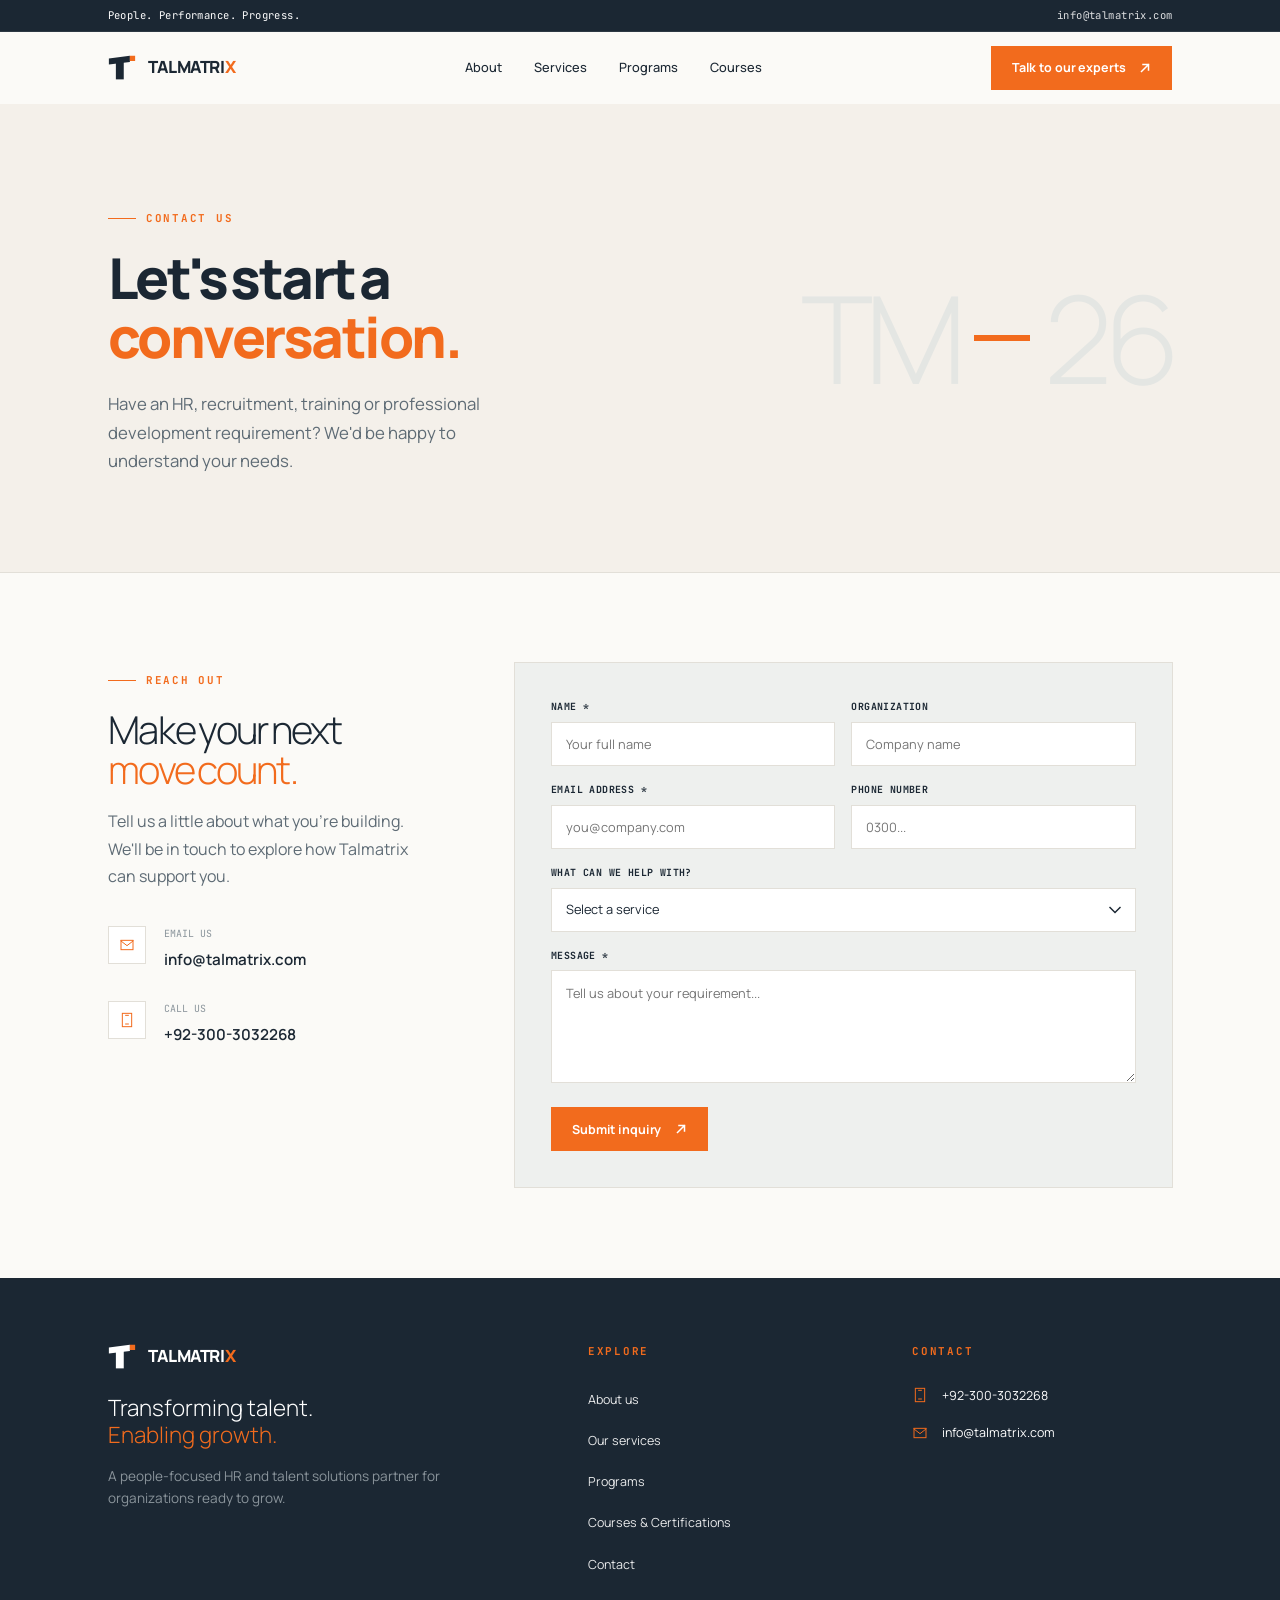
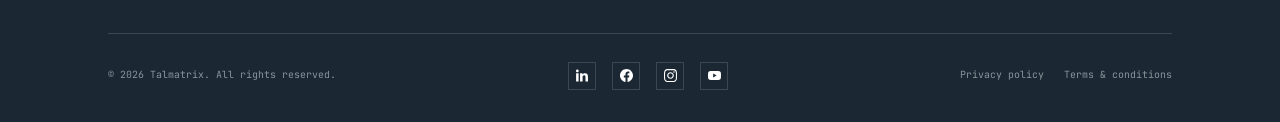
==== contact.html @ 13ec056b "feat: initialize project structure with HTML, CSS, and JavaScript components for TalMatrix website" ====
<!DOCTYPE html>
<html lang="en">
<head>
  <meta charset="UTF-8">
  <meta name="viewport" content="width=device-width, initial-scale=1.0">
  <title>Contact Us | TALMATRIX - Let's Start a Conversation</title>
  <meta name="description" content="Reach out to Talmatrix for recruitment, HR consulting, payroll outsourcing, or specialized training solutions.">
  <meta name="theme-color" content="#1B2733">

  <meta property="og:type" content="website">
  <meta property="og:title" content="Contact TALMATRIX | Let's Start a Conversation">
  <meta property="og:description" content="Have an HR, recruitment, training or professional development requirement? We'd be happy to understand your needs.">
  <meta property="og:image" content="assets/hero-team.jpg">

  <link rel="icon" type="image/svg+xml" href="data:image/svg+xml,%3Csvg xmlns='http://www.w3.org/2000/svg' viewBox='0 0 32 32'%3E%3Cpolygon points='1,5 25,2 25,9 1,12' fill='%231B2733'/%3E%3Crect x='9' y='8' width='9' height='21' fill='%231B2733'/%3E%3Crect x='25' y='2' width='6' height='6' fill='%23F26B1D'/%3E%3C/svg%3E">
  <link rel="stylesheet" href="css/styles.css">
</head>
<body>

  <!-- Shared Top Bar Placeholder -->
  <div id="site-top"></div>

  <!-- Shared Header Placeholder -->
  <header id="site-header"></header>

  <main id="main-content">
    <!-- INNER-PAGE HERO -->
    <section class="inner-hero">
      <div class="container inner-hero__inner">
        <div class="inner-hero__content reveal">
          <span class="eyebrow">CONTACT US</span>
          <h1 class="inner-hero__title">
            <span class="title-navy">Let's start a</span>
            <span class="title-orange">conversation.</span>
          </h1>
          <p class="inner-hero__desc">
            Have an HR, recruitment, training or professional development requirement? We'd be happy to understand your needs.
          </p>
        </div>
        <div class="inner-hero__watermark" aria-hidden="true">
          <span>TM</span><span class="inner-hero__bar"></span><span>26</span>
        </div>
      </div>
    </section>

    <!-- CONTACT SECTION (Cream band with 2-column layout) -->
    <section class="section band-cream">
      <div class="container">
        <div class="contact-grid">
          <!-- Left Column: Information -->
          <div class="reveal">
            <span class="eyebrow">REACH OUT</span>
            <h2>
              <span class="title-navy">Make your next</span>
              <span class="title-orange">move count.</span>
            </h2>
            <p style="margin-top: 18px; max-width: 48ch;">
              Tell us a little about what you're building. We'll be in touch to explore how Talmatrix can support you.
            </p>

            <div class="contact-info-list">
              <div class="contact-info-item">
                <div class="contact-info-icon">
                  <svg viewBox="0 0 24 24" fill="none" xmlns="http://www.w3.org/2000/svg" aria-hidden="true">
                    <rect x="3" y="5" width="18" height="14" stroke="#F26B1D" stroke-width="1.5"/>
                    <polyline points="3,6 12,13 21,6" stroke="#F26B1D" stroke-width="1.5" stroke-linecap="square"/>
                  </svg>
                </div>
                <div class="contact-info-details">
                  <span class="contact-info-label">Email us</span>
                  <a href="mailto:info@talmatrix.com" class="contact-info-val">info@talmatrix.com</a>
                </div>
              </div>

              <div class="contact-info-item">
                <div class="contact-info-icon">
                  <svg viewBox="0 0 24 24" fill="none" xmlns="http://www.w3.org/2000/svg" aria-hidden="true">
                    <rect x="5" y="2" width="14" height="20" stroke="#F26B1D" stroke-width="1.5"/>
                    <line x1="10" y1="18" x2="14" y2="18" stroke="#F26B1D" stroke-width="1.5" stroke-linecap="square"/>
                    <line x1="10" y1="5" x2="14" y2="5" stroke="#F26B1D" stroke-width="1.5" stroke-linecap="square"/>
                  </svg>
                </div>
                <div class="contact-info-details">
                  <span class="contact-info-label">Call us</span>
                  <a href="tel:+923003032268" class="contact-info-val">+92-300-3032268</a>
                </div>
              </div>
            </div>
          </div>

          <!-- Right Column: Interactive Form Panel -->
          <div class="reveal">
            <div class="form-panel">
              <form id="contact-form" novalidate>
                <div class="form-grid">
                  <!-- Name -->
                  <div class="form-group">
                    <label for="form-name" class="form-label">Name *</label>
                    <input type="text" id="form-name" name="name" class="form-input" placeholder="Your full name" required>
                    <span class="form-error">Please enter your name</span>
                  </div>

                  <!-- Organization -->
                  <div class="form-group">
                    <label for="form-organization" class="form-label">Organization</label>
                    <input type="text" id="form-organization" name="organization" class="form-input" placeholder="Company name">
                  </div>

                  <!-- Email -->
                  <div class="form-group">
                    <label for="form-email" class="form-label">Email address *</label>
                    <input type="email" id="form-email" name="email" class="form-input" placeholder="you@company.com" required>
                    <span class="form-error">Please provide a valid email address</span>
                  </div>

                  <!-- Phone -->
                  <div class="form-group">
                    <label for="form-phone" class="form-label">Phone number</label>
                    <input type="tel" id="form-phone" name="phone" class="form-input" placeholder="0300...">
                  </div>

                  <!-- Service Select (Full width) -->
                  <div class="form-group form-group--full">
                    <label for="form-service" class="form-label">What can we help with?</label>
                    <select id="form-service" name="service" class="form-select">
                      <!-- Populated dynamically from data.js -->
                    </select>
                  </div>

                  <!-- Message (Full width) -->
                  <div class="form-group form-group--full">
                    <label for="form-message" class="form-label">Message *</label>
                    <textarea id="form-message" name="message" class="form-textarea" rows="4" placeholder="Tell us about your requirement..." required></textarea>
                    <span class="form-error">Please enter a message (min. 10 characters)</span>
                  </div>

                  <!-- Submit Button -->
                  <div class="form-group form-group--full" style="margin-top: 8px;">
                    <button type="submit" id="form-submit-btn" class="btn btn-primary" style="width: auto; align-self: flex-start;">
                      Submit inquiry
                      <svg class="btn-arrow" viewBox="0 0 12 12" fill="none" xmlns="http://www.w3.org/2000/svg" aria-hidden="true">
                        <path d="M2.5 9.5L9.5 2.5M9.5 2.5H4M9.5 2.5V8" stroke="currentColor" stroke-width="1.5" stroke-linecap="square"/>
                      </svg>
                    </button>
                  </div>
                </div>
              </form>
            </div>
          </div>
        </div>
      </div>
    </section>
  </main>

  <!-- Shared CTA Band Placeholder (Hidden on contact.html by main.js) -->
  <div id="site-cta"></div>

  <!-- Shared Footer Placeholder -->
  <footer id="site-footer"></footer>

  <!-- Scripts -->
  <script src="js/data.js"></script>
  <script src="js/main.js"></script>
</body>
</html>
---- css/styles.css ----
@import url('https://fonts.googleapis.com/css2?family=JetBrains+Mono:wght@400;500;700&family=Manrope:wght@300;400;500;600;700;800&display=swap');

/* ==========================================================================
   TALMATRIX DESIGN TOKENS & RESET
   ========================================================================== */
:root {
  --navy: #1B2733;
  --orange: #F26B1D;
  --orange-d: #D95A12;
  --cream: #FBFAF7;   /* default page + card background */
  --beige: #F4F0EA;   /* hero band on every page */
  --sage: #EEF0EE;    /* alternate section band, form panel */
  --peach: #F2E3D6;   /* CTA band */
  --line: #E2DFD8;
  --muted: #5E6B75;
  --muted-2: #8A949B;
  --watermark: #E4E6E3;

  /* Font Families */
  --font-sans: 'Manrope', -apple-system, BlinkMacSystemFont, 'Segoe UI', Roboto, sans-serif;
  --font-mono: 'JetBrains Mono', monospace;

  /* Layout Spacing */
  --gutter: clamp(20px, 8.4vw, 162px);
  --section-pad-y: clamp(64px, 7vw, 104px);
  --ease: cubic-bezier(0.16, 1, 0.3, 1);
}

/* Hard Reset & Square Corners Enforcement */
*, *::before, *::after {
  box-sizing: border-box;
  margin: 0;
  padding: 0;
  border-radius: 0 !important; /* Strict square corners everywhere */
}

html {
  font-size: 16px;
  scroll-behavior: smooth;
  text-size-adjust: 100%;
}

body {
  font-family: var(--font-sans);
  font-size: 1rem;
  line-height: 1.7;
  color: var(--muted);
  background-color: var(--cream);
  -webkit-font-smoothing: antialiased;
  -moz-osx-font-smoothing: grayscale;
  overflow-x: hidden;
  display: flex;
  flex-direction: column;
  min-height: 100vh;
}

/* Links & Media */
a {
  color: inherit;
  text-decoration: none;
  transition: color 250ms ease, border-color 250ms ease, background-color 250ms ease;
}

img, svg {
  display: block;
  max-width: 100%;
}

button, input, select, textarea {
  font: inherit;
  color: inherit;
}

/* Accessibility Focus Ring */
:focus-visible {
  outline: 2px solid var(--orange);
  outline-offset: 2px;
}

/* ==========================================================================
   TYPOGRAPHY
   ========================================================================== */
.font-mono {
  font-family: var(--font-mono);
  font-feature-settings: "zero" 1;
}

/* Slashed Zero for numbers */
.num-zero {
  font-family: var(--font-mono);
  font-feature-settings: "zero" 1;
}

/* Eyebrows */
.eyebrow {
  display: inline-flex;
  align-items: center;
  gap: 10px;
  font-family: var(--font-mono);
  font-size: 0.68rem;
  font-weight: 700;
  letter-spacing: 0.16em;
  text-transform: uppercase;
  color: var(--orange);
  margin-bottom: 1.25rem;
}

.eyebrow::before {
  content: "";
  display: inline-block;
  width: 28px;
  height: 1px;
  background-color: var(--orange);
  flex-shrink: 0;
}

/* Dark mode eyebrow modifier */
.eyebrow--light {
  color: var(--orange);
}
.eyebrow--light::before {
  background-color: var(--orange);
}

/* Big Headings: Tight tracking, line-height 1.05 */
h1, .h1 {
  font-family: var(--font-sans);
  font-weight: 800;
  font-size: clamp(2.75rem, 4.4vw, 4.5rem);
  line-height: 1.05;
  letter-spacing: -0.045em;
  word-spacing: -0.08em;
  color: var(--navy);
}

h2, .h2 {
  font-family: var(--font-sans);
  font-weight: 300;
  font-size: clamp(2rem, 3vw, 3.25rem);
  line-height: 1.05;
  letter-spacing: -0.045em;
  word-spacing: -0.08em;
  color: var(--navy);
}

h3, .h3 {
  font-family: var(--font-sans);
  font-weight: 400;
  font-size: 1.2rem;
  line-height: 1.25;
  letter-spacing: -0.02em;
  color: var(--navy);
}

.title-orange {
  color: var(--orange);
  display: block;
}

.title-navy {
  color: var(--navy);
  display: block;
}

.title-white {
  color: #FFFFFF;
  display: block;
}

.title-white-muted {
  color: rgba(255, 255, 255, 0.55);
  display: block;
}

/* ==========================================================================
   LAYOUT & CONTAINERS
   ========================================================================== */
.container {
  width: 100%;
  padding-left: var(--gutter);
  padding-right: var(--gutter);
}

.section {
  width: 100%;
  padding-top: var(--section-pad-y);
  padding-bottom: var(--section-pad-y);
  position: relative;
}

.band-cream {
  background-color: var(--cream);
}

.band-beige {
  background-color: var(--beige);
}

.band-sage {
  background-color: var(--sage);
}

.band-navy {
  background-color: var(--navy);
  color: #FFFFFF;
}

.band-peach {
  background-color: var(--peach);
}

/* Two-column Section Header */
.section-header {
  display: flex;
  justify-content: space-between;
  align-items: flex-end;
  gap: 2rem;
  margin-bottom: clamp(2.5rem, 4vw, 4rem);
}

.section-header__left {
  flex: 1;
}

.section-header__blurb {
  max-width: 340px;
  font-family: var(--font-sans);
  color: #5E7A80;
  font-size: 0.72rem;
  line-height: 1.5;
  text-align: right;
  margin-bottom: 0.25rem;
}

/* ==========================================================================
   BUTTONS
   ========================================================================== */
.btn {
  display: inline-flex;
  align-items: center;
  justify-content: center;
  gap: 14px;
  height: 44px;
  padding: 0 20px;
  font-family: var(--font-sans);
  font-weight: 700;
  font-size: 0.78rem;
  letter-spacing: -0.01em;
  cursor: pointer;
  border: 1px solid transparent;
  transition: all 250ms ease;
  white-space: nowrap;
  background-color: transparent;
}

.btn .btn-arrow {
  width: 12px;
  height: 12px;
  stroke-width: 1.5px;
  stroke: currentColor;
  fill: none;
  stroke-linecap: square;
  stroke-linejoin: miter;
  transition: transform 250ms ease;
  flex-shrink: 0;
}

.btn-primary {
  background-color: var(--orange);
  color: #FFFFFF;
  border-color: var(--orange);
}

.btn-primary:hover {
  background-color: var(--orange-d);
  border-color: var(--orange-d);
  color: #FFFFFF;
}

.btn-primary:hover .btn-arrow {
  transform: translate(3px, -3px);
}

.btn-outline {
  background-color: transparent;
  color: var(--navy);
  border-color: var(--navy);
}

.btn-outline:hover {
  background-color: var(--navy);
  color: #FFFFFF;
}

.btn-outline:hover .btn-arrow {
  transform: translate(3px, -3px);
}

.btn-outline-white {
  background-color: transparent;
  color: #FFFFFF;
  border-color: rgba(255, 255, 255, 0.3);
}

.btn-outline-white:hover {
  background-color: #FFFFFF;
  color: var(--navy);
  border-color: #FFFFFF;
}

/* ==========================================================================
   TOP BAR (Shared Component A)
   ========================================================================== */
.top-bar {
  background-color: var(--navy);
  height: 32px;
  color: #FFFFFF;
  font-family: var(--font-mono);
  font-size: 0.66rem;
  letter-spacing: 0.04em;
  display: flex;
  align-items: center;
  border-bottom: 1px solid rgba(255, 255, 255, 0.08);
}

.top-bar__inner {
  display: flex;
  justify-content: space-between;
  align-items: center;
  width: 100%;
}

.top-bar__email {
  color: #FFFFFF;
  opacity: 0.85;
}

.top-bar__email:hover {
  opacity: 1;
  color: var(--orange);
}

/* ==========================================================================
   HEADER & NAVIGATION (Shared Component B)
   ========================================================================== */
.site-header {
  background-color: var(--cream);
  height: 72px;
  position: sticky;
  top: 0;
  z-index: 1000;
  display: flex;
  align-items: center;
  transition: border-color 250ms ease, background-color 250ms ease;
  border-bottom: 1px solid transparent;
}

.site-header.is-scrolled {
  border-bottom-color: var(--line);
  background-color: rgba(251, 250, 247, 0.98);
  backdrop-filter: blur(8px);
}

.site-header__inner {
  display: flex;
  align-items: center;
  justify-content: space-between;
  width: 100%;
}

/* Logo */
.site-logo {
  display: flex;
  align-items: center;
  gap: 12px;
  text-decoration: none;
}

.site-logo__mark {
  width: 28px;
  height: 28px;
  flex-shrink: 0;
}

.site-logo__text {
  font-family: var(--font-sans);
  font-weight: 800;
  font-size: 1.05rem;
  letter-spacing: -0.02em;
  color: var(--navy);
  line-height: 1;
}

.site-logo__text .accent {
  color: var(--orange);
}

/* Desktop Navigation */
.site-nav {
  display: flex;
  align-items: center;
  gap: 32px;
}

.nav-link {
  font-family: var(--font-sans);
  font-size: 0.8rem;
  font-weight: 500;
  color: var(--navy);
  position: relative;
  padding: 6px 0;
}

.nav-link:hover {
  color: var(--orange);
}

.nav-link.is-active {
  color: var(--navy);
}

.nav-link.is-active::after {
  content: "";
  position: absolute;
  bottom: 0;
  left: 0;
  width: 100%;
  height: 2px;
  background-color: var(--orange);
}

/* Header Actions */
.header-actions {
  display: flex;
  align-items: center;
  gap: 20px;
}

/* Mobile Toggle Hamburger */
.mobile-toggle {
  display: none;
  background: transparent;
  border: 1px solid var(--line);
  padding: 8px 10px;
  cursor: pointer;
  flex-direction: column;
  gap: 5px;
  width: 44px;
  height: 44px;
  align-items: center;
  justify-content: center;
}

.mobile-toggle span {
  display: block;
  width: 22px;
  height: 2px;
  background-color: var(--navy);
  transition: transform 250ms ease, opacity 250ms ease;
}

.mobile-toggle[aria-expanded="true"] span:nth-child(1) {
  transform: translateY(7px) rotate(45deg);
}
.mobile-toggle[aria-expanded="true"] span:nth-child(2) {
  opacity: 0;
}
.mobile-toggle[aria-expanded="true"] span:nth-child(3) {
  transform: translateY(-7px) rotate(-45deg);
}

/* Mobile Drawer */
.mobile-drawer {
  display: none;
  position: fixed;
  top: 104px; /* 32px topbar + 72px header */
  left: 0;
  width: 100%;
  background-color: var(--cream);
  border-bottom: 1px solid var(--line);
  padding: 24px var(--gutter);
  box-shadow: 0 10px 30px rgba(0, 0, 0, 0.05);
  z-index: 999;
}

.mobile-drawer.is-open {
  display: block;
}

.mobile-drawer__links {
  display: flex;
  flex-direction: column;
  gap: 16px;
  margin-bottom: 24px;
}

.mobile-drawer__links .nav-link {
  font-size: 1.1rem;
  font-weight: 600;
}

/* ==========================================================================
   CTA BAND (Shared Component C)
   ========================================================================== */
.site-cta-band {
  background-color: var(--peach);
  padding: 72px 0;
}

.site-cta-band__inner {
  display: flex;
  justify-content: space-between;
  align-items: center;
  gap: 3rem;
}

.site-cta-band__content {
  flex: 1;
}

.site-cta-band__h2 {
  font-weight: 300;
  font-size: clamp(2.25rem, 3.5vw, 3.75rem);
  line-height: 1.05;
  letter-spacing: -0.045em;
  word-spacing: -0.08em;
}

/* ==========================================================================
   FOOTER (Shared Component D)
   ========================================================================== */
.site-footer {
  background-color: var(--navy);
  color: #FFFFFF;
  padding: 64px 0 32px;
  margin-top: auto;
}

.site-footer__grid {
  display: grid;
  grid-template-columns: 1.6fr 1fr 1fr;
  gap: clamp(32px, 5vw, 64px);
  margin-bottom: 56px;
}

/* Col 1 */
.footer-brand {
  max-width: 440px;
}

.footer-logo {
  display: flex;
  align-items: center;
  gap: 12px;
  margin-bottom: 24px;
}

.footer-logo__text {
  font-family: var(--font-sans);
  font-weight: 800;
  font-size: 1.05rem;
  letter-spacing: -0.02em;
  color: #FFFFFF;
}

.footer-logo__text .accent {
  color: var(--orange);
}

.footer-tagline {
  font-family: var(--font-sans);
  font-weight: 300;
  font-size: 1.4rem;
  line-height: 1.2;
  margin-bottom: 16px;
}

.footer-tagline .white {
  color: #FFFFFF;
}

.footer-tagline .orange {
  color: var(--orange);
}

.footer-desc {
  font-size: 0.85rem;
  line-height: 1.65;
  color: var(--muted-2);
}

/* Col 2 & 3 */
.footer-col-title {
  font-family: var(--font-mono);
  font-size: 0.68rem;
  font-weight: 700;
  letter-spacing: 0.16em;
  text-transform: uppercase;
  color: var(--orange);
  margin-bottom: 24px;
}

.footer-nav-list {
  list-style: none;
  display: flex;
  flex-direction: column;
  gap: 14px;
}

.footer-nav-list a {
  font-size: 0.78rem;
  color: #FFFFFF;
  opacity: 0.9;
}

.footer-nav-list a:hover {
  opacity: 1;
  color: var(--orange);
}

.footer-contact-list {
  list-style: none;
  display: flex;
  flex-direction: column;
  gap: 16px;
}

.footer-contact-row {
  display: flex;
  align-items: center;
  gap: 14px;
  font-size: 0.78rem;
  color: #FFFFFF;
}

.footer-contact-row svg {
  width: 16px;
  height: 16px;
  stroke: var(--orange);
  stroke-width: 1.5px;
  fill: none;
  stroke-linecap: square;
  flex-shrink: 0;
}

/* Footer Bottom Bar */
.footer-bottom {
  border-top: 1px solid rgba(255, 255, 255, 0.14);
  padding-top: 28px;
  display: flex;
  align-items: center;
  justify-content: space-between;
  font-family: var(--font-mono);
  font-size: 0.62rem;
  color: var(--muted-2);
  gap: 1.5rem;
}

.footer-socials {
  display: flex;
  align-items: center;
  gap: 16px;
}

.footer-social-link {
  width: 28px;
  height: 28px;
  display: flex;
  align-items: center;
  justify-content: center;
  border: 1px solid rgba(255, 255, 255, 0.15);
  color: #FFFFFF;
  transition: all 250ms ease;
}

.footer-social-link:hover {
  border-color: var(--orange);
  color: var(--orange);
  background-color: rgba(242, 107, 29, 0.08);
}

.footer-social-link svg {
  width: 13px;
  height: 13px;
  fill: currentColor;
}

.footer-legal {
  display: flex;
  gap: 20px;
}

.footer-legal a:hover {
  color: var(--orange);
}

/* ==========================================================================
   INNER-PAGE HERO (Shared Component E)
   ========================================================================== */
.inner-hero {
  background-color: var(--beige);
  padding: 96px 0;
  position: relative;
  overflow: hidden;
  border-bottom: 1px solid var(--line);
}

.inner-hero__inner {
  display: flex;
  align-items: center;
  justify-content: space-between;
  gap: 4rem;
}

.inner-hero__content {
  flex: 1;
  max-width: 720px;
}

.inner-hero__title {
  margin-bottom: 1.5rem;
}

.inner-hero__desc {
  max-width: 44ch;
  color: var(--muted);
  font-size: 1.05rem;
  line-height: 1.7;
}

.inner-hero__watermark {
  font-family: var(--font-sans);
  font-weight: 300;
  font-size: clamp(6.5rem, 9.5vw, 9.5rem);
  line-height: 1;
  letter-spacing: -0.06em;
  color: var(--watermark);
  user-select: none;
  pointer-events: none;
  display: flex;
  align-items: center;
  gap: 14px;
  white-space: nowrap;
}

.inner-hero__bar {
  display: inline-block;
  width: 56px;
  height: 6px;
  background-color: var(--orange);
}

/* ==========================================================================
   HOME PAGE: HERO (4.1)
   ========================================================================== */
.home-hero {
  background-color: var(--beige);
  min-height: 690px;
  min-height: calc(88vh - 104px);
  position: relative;
  overflow: hidden;
  display: flex;
  align-items: center;
  background-image: radial-gradient(circle at 95% 8%, rgba(242, 107, 29, 0.12), transparent 38%);
  padding-top: 60px;
  padding-bottom: 60px;
  border-bottom: 1px solid var(--line);
}

.home-hero__grid {
  display: grid;
  grid-template-columns: 1.25fr 1fr;
  gap: 6vw;
  align-items: center;
  width: 100%;
}

.home-hero__copy {
  display: flex;
  flex-direction: column;
}

.home-hero__h1 {
  margin-bottom: 1.5rem;
}

.home-hero__lead {
  max-width: 46ch;
  color: var(--muted);
  font-size: 1.05rem;
  line-height: 1.7;
  margin-bottom: 2.25rem;
}

.home-hero__ctas {
  display: flex;
  align-items: center;
  gap: 12px;
  flex-wrap: wrap;
}

.home-hero__stat-divider {
  margin-top: clamp(40px, 4.5vw, 64px);
  padding-top: 20px;
  border-top: 1px solid rgba(27, 39, 51, 0.2);
  display: flex;
  align-items: center;
  gap: 16px;
}

.home-hero__stat-num {
  font-family: var(--font-mono);
  font-size: 1.4rem;
  font-weight: 700;
  color: var(--orange);
  line-height: 1;
  font-feature-settings: "zero" 1;
}

.home-hero__stat-text {
  font-family: var(--font-mono);
  font-size: 0.62rem;
  line-height: 1.4;
  color: var(--muted);
}

/* Hero Photo Frame & Visual */
.hero-visual {
  position: relative;
  display: flex;
  align-items: center;
  justify-content: flex-end;
}

.hero-visual__frame-wrapper {
  position: relative;
  width: 100%;
  max-width: 580px;
  aspect-ratio: 1.13 / 1;
}

/* Offset solid block behind photo */
.hero-visual__frame-wrapper::before {
  content: "";
  position: absolute;
  top: 14px;
  left: 14px;
  width: 100%;
  height: 100%;
  background-color: #E6E4DF;
  z-index: 1;
}

.hero-visual__frame {
  position: relative;
  z-index: 2;
  width: 100%;
  height: 100%;
  background-color: #FFFFFF;
  padding: 6px;
  border: 1px solid var(--line);
}

.hero-visual__image-box {
  width: 100%;
  height: 100%;
  position: relative;
  overflow: hidden;
  /* CSS gradient fallback so layout never breaks if photo is missing */
  background: linear-gradient(135deg, #1B2733 0%, #2A3B4C 50%, #465A6E 100%);
}

.hero-visual__img {
  width: 100%;
  height: 100%;
  object-fit: cover;
  display: block;
}

/* Floating overlay bottom-left of photo (flush to frame) */
.hero-visual__badge {
  position: absolute;
  bottom: 0;
  left: 0;
  z-index: 3;
  background-color: var(--navy);
  padding: 10px 14px;
  display: flex;
  align-items: center;
  gap: 10px;
}

.hero-visual__badge svg {
  width: 14px;
  height: 14px;
  fill: var(--orange);
  flex-shrink: 0;
}

.hero-visual__badge-text {
  font-family: var(--font-mono);
  font-weight: 700;
  font-size: 0.62rem;
  line-height: 1.3;
  color: #FFFFFF;
}

/* Rotated vertical text on right outside frame */
.hero-visual__vertical-label {
  position: absolute;
  right: -36px;
  top: 50%;
  transform: translateY(-50%) rotate(90deg);
  transform-origin: center center;
  font-family: var(--font-mono);
  font-size: 0.55rem;
  letter-spacing: 0.16em;
  color: var(--muted-2);
  white-space: nowrap;
  user-select: none;
}

/* ==========================================================================
   HOME PAGE: WHO WE ARE (4.2)
   ========================================================================== */
.who-we-are-grid {
  display: grid;
  grid-template-columns: 1fr 1fr 2fr;
  gap: clamp(24px, 4vw, 48px);
  align-items: start;
}

.who-we-are__index {
  font-family: var(--font-mono);
  font-size: 2.5rem;
  font-weight: 700;
  color: var(--watermark);
  line-height: 1;
  font-feature-settings: "zero" 1;
}

.who-we-are__content h2 {
  margin-bottom: 1.5rem;
}

.who-we-are__content p {
  max-width: 60ch;
  margin-bottom: 2rem;
  font-size: 1rem;
  line-height: 1.7;
}

/* ==========================================================================
   SERVICES & CARDS (4.3 & SHARED)
   ========================================================================== */
.services-grid {
  display: grid;
  grid-template-columns: repeat(3, 1fr);
  gap: 8px;
}

.service-card {
  background-color: var(--cream);
  border: 1px solid transparent;
  padding: 26px;
  min-height: 140px;
  position: relative;
  display: flex;
  flex-direction: column;
  justify-content: space-between;
  transition: transform 250ms ease, background-color 250ms ease, border-color 250ms ease;
  cursor: pointer;
}

.service-card:hover {
  background-color: #FFFFFF;
  border-color: var(--orange);
  transform: translateY(-2px);
}

.service-card__top {
  display: flex;
  justify-content: space-between;
  align-items: flex-start;
}

.service-card__index {
  font-family: var(--font-mono);
  font-size: 0.65rem;
  color: var(--muted-2);
  font-feature-settings: "zero" 1;
}

.service-card__icon {
  width: 20px;
  height: 20px;
  stroke: var(--orange);
  stroke-width: 1.5px;
  fill: none;
  stroke-linecap: square;
  stroke-linejoin: miter;
}

.service-card__body {
  margin-top: 22px;
  margin-bottom: 18px;
}

.service-card__title {
  font-family: var(--font-sans);
  font-weight: 400;
  font-size: 1.2rem;
  line-height: 1.25;
  color: var(--navy);
  margin-bottom: 8px;
}

.service-card__desc {
  font-size: 0.72rem;
  line-height: 1.5;
  color: var(--muted);
}

.service-card__cta {
  font-family: var(--font-mono);
  font-weight: 700;
  font-size: 0.66rem;
  color: var(--orange);
  display: inline-flex;
  align-items: center;
  gap: 6px;
}

/* ==========================================================================
   WHY TALMATRIX SECTION (4.4 & ABOUT)
   ========================================================================== */
.why-section {
  padding: 80px 0;
}

.why-grid {
  display: grid;
  grid-template-columns: 1fr 1.6fr;
  gap: clamp(32px, 6vw, 72px);
  align-items: start;
}

.why-grid__left h2 {
  font-weight: 300;
  margin-top: 1rem;
}

.why-grid__right {
  display: flex;
  flex-direction: column;
}

.why-row {
  border-top: 1px solid rgba(255, 255, 255, 0.18);
  min-height: 54px;
  display: flex;
  align-items: center;
  justify-content: space-between;
  padding: 14px 0;
}

.why-row:last-child {
  border-bottom: 1px solid rgba(255, 255, 255, 0.18);
}

.why-row__left {
  display: flex;
  align-items: center;
  gap: 24px;
}

.why-row__num {
  font-family: var(--font-mono);
  font-size: 0.78rem;
  color: var(--orange);
  font-feature-settings: "zero" 1;
}

.why-row__text {
  font-family: var(--font-sans);
  font-size: 0.8rem;
  color: #FFFFFF;
}

.why-row__icon {
  width: 14px;
  height: 14px;
  stroke: var(--orange);
  stroke-width: 1.5px;
  fill: none;
  stroke-linecap: square;
  stroke-linejoin: miter;
  flex-shrink: 0;
}

/* Expanded Why Row (for About page with description) */
.why-row--detailed {
  align-items: flex-start;
  padding: 20px 0;
}

.why-row--detailed .why-row__content {
  display: flex;
  flex-direction: column;
  gap: 6px;
}

.why-row--detailed .why-row__title {
  font-family: var(--font-sans);
  font-weight: 600;
  font-size: 0.95rem;
  color: #FFFFFF;
}

.why-row--detailed .why-row__desc {
  font-size: 0.78rem;
  line-height: 1.6;
  color: var(--muted-2);
}

/* ==========================================================================
   PROGRAM CARDS (Section 6)
   ========================================================================== */
.programs-grid {
  display: grid;
  grid-template-columns: repeat(3, 1fr);
  gap: 8px;
}

.program-card {
  background-color: var(--cream);
  border: 1px solid var(--line);
  padding: 22px 24px;
  min-height: 155px;
  display: flex;
  flex-direction: column;
  justify-content: space-between;
  transition: transform 250ms ease, border-color 250ms ease;
}

.program-card:hover {
  border-color: var(--orange);
  transform: translateY(-2px);
}

.program-card__top {
  display: flex;
  justify-content: space-between;
  align-items: center;
}

.program-card__type {
  font-family: var(--font-mono);
  font-size: 0.6rem;
  color: var(--orange);
  text-transform: uppercase;
  letter-spacing: 0.08em;
}

.program-card__index {
  font-family: var(--font-mono);
  font-size: 0.65rem;
  color: var(--muted-2);
  font-feature-settings: "zero" 1;
}

.program-card__title {
  margin-top: 26px;
  font-family: var(--font-sans);
  font-size: 1.2rem;
  font-weight: 400;
  line-height: 1.25;
  color: var(--navy);
}

.program-card__meta {
  font-family: var(--font-mono);
  font-size: 0.58rem;
  color: var(--muted-2);
  margin-top: 14px;
  margin-bottom: 18px;
}

.program-card__meta .sep {
  color: var(--orange);
  margin: 0 4px;
}

.program-card__divider {
  height: 1px;
  background-color: var(--line);
  width: 100%;
  margin-bottom: 16px;
}

.program-card__bottom {
  display: flex;
  justify-content: space-between;
  align-items: center;
}

.program-card__seats {
  font-family: var(--font-mono);
  font-size: 0.62rem;
  color: var(--muted);
}

.program-card__link {
  font-family: var(--font-mono);
  font-weight: 700;
  font-size: 0.66rem;
  color: var(--navy);
  display: inline-flex;
  align-items: center;
  gap: 6px;
}

.program-card__link:hover {
  color: var(--orange);
}

/* ==========================================================================
   ABOUT PAGE SPECIFIC STYLES
   ========================================================================== */
.about-core-grid {
  display: grid;
  grid-template-columns: repeat(2, 1fr);
  gap: 16px;
  margin-top: 24px;
  margin-bottom: 40px;
}

.about-quote {
  border-left: 3px solid var(--orange);
  padding: 16px 0 16px 24px;
  margin: 40px 0;
  font-family: var(--font-sans);
  font-size: 1.25rem;
  font-weight: 400;
  color: var(--navy);
  line-height: 1.5;
  background-color: rgba(244, 240, 234, 0.4);
}

.vision-mission-grid {
  display: grid;
  grid-template-columns: repeat(2, 1fr);
  gap: 24px;
}

.vision-panel {
  background-color: var(--cream);
  border: 1px solid var(--line);
  padding: clamp(28px, 4vw, 44px);
  display: flex;
  flex-direction: column;
}

.vision-panel__head {
  display: flex;
  justify-content: space-between;
  align-items: center;
  margin-bottom: 24px;
}

.vision-panel__index {
  font-family: var(--font-mono);
  font-size: 0.72rem;
  color: var(--muted-2);
  font-feature-settings: "zero" 1;
}

.vision-panel__text {
  font-size: 1.05rem;
  line-height: 1.75;
  color: var(--navy);
}

.commitment-box {
  max-width: 820px;
  margin: 0 auto;
  text-align: center;
}

.commitment-box .eyebrow {
  margin-bottom: 1.5rem;
}

.commitment-box h2 {
  margin-bottom: 1.75rem;
}

.commitment-box p {
  font-size: 1rem;
  line-height: 1.8;
  margin-bottom: 2rem;
}

.commitment-statement {
  font-family: var(--font-sans);
  font-weight: 300;
  font-size: 1.6rem;
  line-height: 1.3;
  color: var(--orange);
}

/* ==========================================================================
   SERVICES PAGE SPECIFIC STYLES
   ========================================================================== */
.service-group {
  margin-bottom: clamp(64px, 8vw, 96px);
}

.service-row {
  display: grid;
  grid-template-columns: 1fr 2fr;
  gap: clamp(28px, 5vw, 64px);
  padding: 48px 0;
  border-top: 1px solid var(--line);
}

.service-row:last-child {
  border-bottom: 1px solid var(--line);
}

.service-row__left {
  display: flex;
  flex-direction: column;
}

.service-row__index {
  font-family: var(--font-mono);
  font-size: 0.72rem;
  color: var(--muted-2);
  margin-bottom: 12px;
  font-feature-settings: "zero" 1;
}

.service-row__title {
  font-family: var(--font-sans);
  font-weight: 300;
  font-size: 1.8rem;
  line-height: 1.15;
  color: var(--navy);
}

.service-row__right {
  display: flex;
  flex-direction: column;
  gap: 20px;
}

.service-row__lead {
  font-size: 0.95rem;
  line-height: 1.75;
  color: var(--muted);
}

.service-row__list-label {
  font-family: var(--font-mono);
  font-size: 0.65rem;
  letter-spacing: 0.08em;
  text-transform: uppercase;
  color: var(--navy);
  margin-top: 4px;
}

.service-checklist {
  list-style: none;
  display: grid;
  grid-template-columns: repeat(2, 1fr);
  gap: 12px 24px;
}

.service-checklist li {
  display: flex;
  align-items: center;
  gap: 10px;
  font-size: 0.85rem;
  color: var(--muted);
}

.service-checklist li::before {
  content: "";
  display: inline-block;
  width: 6px;
  height: 6px;
  background-color: var(--orange);
  flex-shrink: 0;
}

.chips-wrapper {
  display: flex;
  flex-wrap: wrap;
  gap: 8px;
  margin-top: 8px;
}

.chip {
  font-family: var(--font-mono);
  font-size: 0.62rem;
  border: 1px solid var(--line);
  padding: 6px 10px;
  color: var(--navy);
  background-color: var(--cream);
  letter-spacing: 0.02em;
}

.service-row__link {
  display: inline-flex;
  align-items: center;
  gap: 6px;
  font-family: var(--font-sans);
  font-weight: 700;
  font-size: 0.8rem;
  color: var(--orange);
  margin-top: 8px;
}

.service-row__link:hover {
  color: var(--orange-d);
}

.services-intro-block {
  padding: 40px 0 20px;
  border-top: 1px solid var(--line);
}

.services-intro-block h2 {
  margin-bottom: 1rem;
}

/* ==========================================================================
   CONTACT PAGE & FORM
   ========================================================================== */
.contact-grid {
  display: grid;
  grid-template-columns: 1fr 2fr;
  gap: 6vw;
  align-items: start;
}

.contact-info-list {
  display: flex;
  flex-direction: column;
  gap: 28px;
  margin-top: 36px;
}

.contact-info-item {
  display: flex;
  gap: 18px;
  align-items: flex-start;
}

.contact-info-icon {
  width: 38px;
  height: 38px;
  border: 1px solid var(--line);
  background-color: #FFFFFF;
  display: flex;
  align-items: center;
  justify-content: center;
  flex-shrink: 0;
}

.contact-info-icon svg {
  width: 16px;
  height: 16px;
  stroke: var(--orange);
  stroke-width: 1.5px;
  fill: none;
  stroke-linecap: square;
}

.contact-info-details {
  display: flex;
  flex-direction: column;
}

.contact-info-label {
  font-family: var(--font-mono);
  font-size: 0.62rem;
  text-transform: uppercase;
  color: var(--muted-2);
  margin-bottom: 4px;
}

.contact-info-val {
  font-size: 0.95rem;
  font-weight: 600;
  color: var(--navy);
}

.contact-info-val:hover {
  color: var(--orange);
}

/* Form Panel */
.form-panel {
  background-color: var(--sage);
  padding: clamp(24px, 4vw, 36px);
  border: 1px solid var(--line);
}

.form-grid {
  display: grid;
  grid-template-columns: repeat(2, 1fr);
  gap: 16px;
}

.form-group {
  display: flex;
  flex-direction: column;
  gap: 6px;
}

.form-group--full {
  grid-column: 1 / -1;
}

.form-label {
  font-family: var(--font-mono);
  font-size: 0.62rem;
  font-weight: 700;
  color: var(--navy);
  letter-spacing: 0.04em;
  text-transform: uppercase;
}

.form-input, .form-select, .form-textarea {
  height: 44px;
  background-color: #FFFFFF;
  border: 1px solid var(--line);
  padding: 0 14px;
  font-family: var(--font-sans);
  font-size: 0.8rem;
  color: var(--navy);
  transition: all 250ms ease;
  width: 100%;
}

.form-textarea {
  height: auto;
  padding: 12px 14px;
  resize: vertical;
}

.form-select {
  appearance: none;
  background-image: url("data:image/svg+xml,%3Csvg xmlns='http://www.w3.org/2000/svg' width='12' height='8' viewBox='0 0 12 8' fill='none'%3E%3Cpath d='M1 1.5L6 6.5L11 1.5' stroke='%231B2733' stroke-width='1.5' stroke-linecap='square'/%3E%3C/svg%3E");
  background-repeat: no-repeat;
  background-position: right 14px center;
  padding-right: 38px;
  cursor: pointer;
}

.form-input:focus, .form-select:focus, .form-textarea:focus {
  border-color: var(--orange);
  outline: none;
  box-shadow: 0 0 0 3px rgba(242, 107, 29, 0.15);
}

.form-error {
  font-family: var(--font-mono);
  font-size: 0.62rem;
  color: var(--orange);
  margin-top: 4px;
  display: none;
}

.has-error .form-input,
.has-error .form-select,
.has-error .form-textarea {
  border-color: var(--orange);
}

.has-error .form-error {
  display: block;
}

.form-success-message {
  padding: 48px 24px;
  text-align: center;
  display: flex;
  flex-direction: column;
  align-items: center;
  gap: 16px;
}

.form-success-icon {
  width: 44px;
  height: 44px;
  background-color: var(--navy);
  display: flex;
  align-items: center;
  justify-content: center;
}

.form-success-icon svg {
  width: 20px;
  height: 20px;
  stroke: var(--orange);
  stroke-width: 2px;
  fill: none;
  stroke-linecap: square;
}

.form-success-title {
  font-size: 1.4rem;
  font-weight: 700;
  color: var(--navy);
}

.form-success-desc {
  font-size: 0.9rem;
  color: var(--muted);
  max-width: 40ch;
}

/* ==========================================================================
   REVEAL ON SCROLL & ANIMATIONS
   ========================================================================== */
.reveal {
  opacity: 0;
  transform: translateY(20px);
  transition: opacity 600ms cubic-bezier(0.16, 1, 0.3, 1), transform 600ms cubic-bezier(0.16, 1, 0.3, 1);
  will-change: opacity, transform;
}

.reveal.is-revealed {
  opacity: 1;
  transform: translateY(0);
}

/* Respect prefers-reduced-motion */
@media (prefers-reduced-motion: reduce) {
  *, *::before, *::after {
    animation-duration: 0.01ms !important;
    animation-iteration-count: 1 !important;
    transition-duration: 0.01ms !important;
    scroll-behavior: auto !important;
  }
  .reveal {
    opacity: 1 !important;
    transform: none !important;
  }
}

/* ==========================================================================
   RESPONSIVE BREAKPOINTS
   ========================================================================== */

/* Breakpoint: ≤1100px (Card grids 2 columns) */
@media (max-width: 1100px) {
  .services-grid,
  .programs-grid {
    grid-template-columns: repeat(2, 1fr);
  }
}

/* Breakpoint: ≤900px (Hamburger nav, Hero stacks, Watermark hidden, 3-col stacks) */
@media (max-width: 900px) {
  .site-nav,
  .site-header .btn-primary {
    display: none;
  }

  .mobile-toggle {
    display: flex;
  }

  .home-hero__grid {
    grid-template-columns: 1fr;
    gap: 48px;
  }

  .hero-visual {
    justify-content: flex-start;
  }

  .hero-visual__vertical-label {
    display: none;
  }

  .inner-hero__watermark {
    display: none;
  }

  .who-we-are-grid {
    grid-template-columns: 1fr;
    gap: 24px;
  }

  .who-we-are__index {
    display: none;
  }

  .why-grid {
    grid-template-columns: 1fr;
    gap: 40px;
  }

  .site-footer__grid {
    grid-template-columns: 1fr;
    gap: 40px;
  }

  .footer-bottom {
    flex-direction: column;
    align-items: flex-start;
    gap: 16px;
  }

  .site-cta-band__inner {
    flex-direction: column;
    align-items: flex-start;
  }

  .service-row {
    grid-template-columns: 1fr;
    gap: 20px;
  }

  .vision-mission-grid {
    grid-template-columns: 1fr;
  }

  .about-core-grid {
    grid-template-columns: 1fr;
  }

  .contact-grid {
    grid-template-columns: 1fr;
    gap: 48px;
  }
}

/* Breakpoint: ≤600px (Single columns, full-width buttons) */
@media (max-width: 600px) {
  .services-grid,
  .programs-grid {
    grid-template-columns: 1fr;
  }

  .form-grid {
    grid-template-columns: 1fr;
  }

  .section-header {
    flex-direction: column;
    align-items: flex-start;
    gap: 1rem;
  }

  .section-header__blurb {
    text-align: left;
    max-width: 100%;
  }

  .home-hero__ctas {
    flex-direction: column;
    width: 100%;
  }

  .home-hero__ctas .btn {
    width: 100%;
  }

  .service-checklist {
    grid-template-columns: 1fr;
  }

  .site-cta-band .btn {
    width: 100%;
  }
}
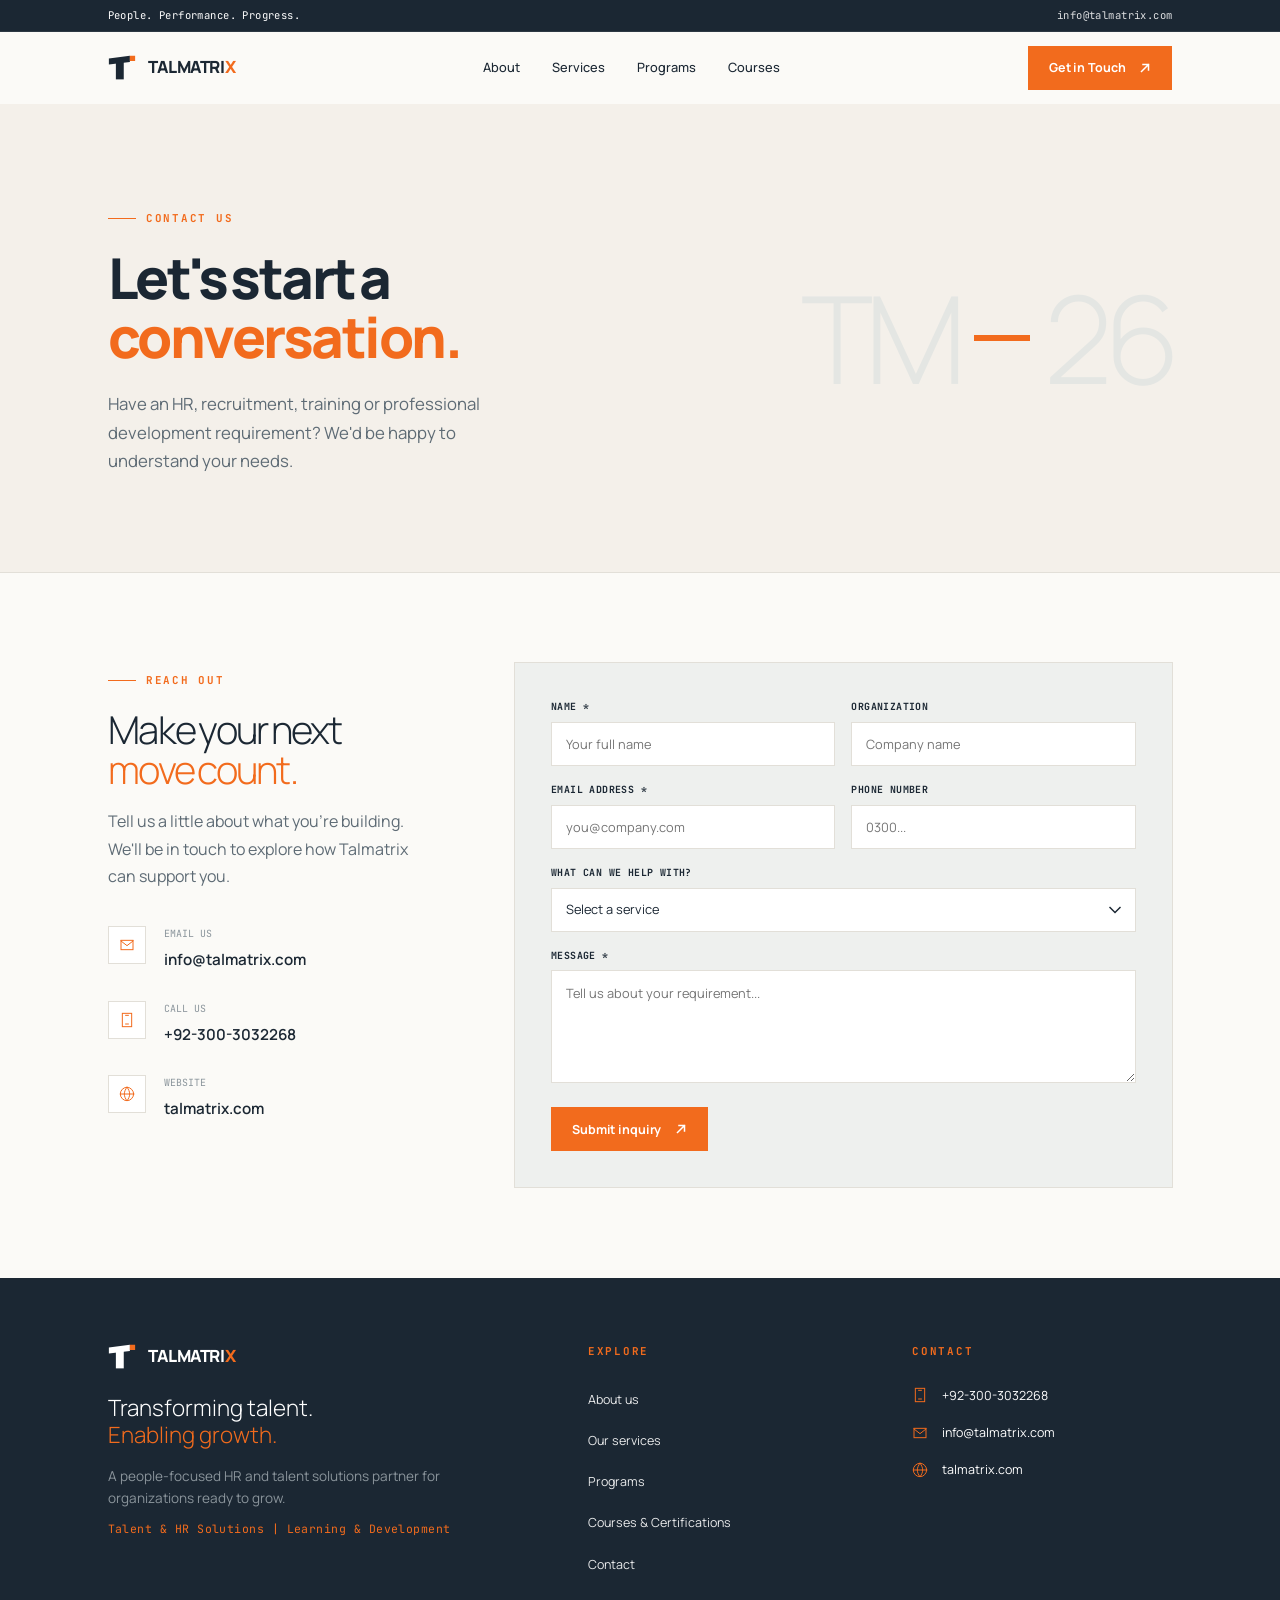
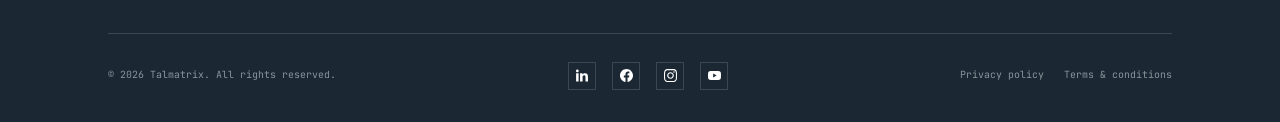
==== commit d9a03648: "feat: add main JavaScript controller for dynamic components, SVG icon rendering, and form handling" ====
--- a/contact.html
+++ b/contact.html
@@ -85,6 +85,20 @@
                   <a href="tel:+923003032268" class="contact-info-val">+92-300-3032268</a>
                 </div>
               </div>
+
+              <div class="contact-info-item">
+                <div class="contact-info-icon">
+                  <svg viewBox="0 0 24 24" fill="none" xmlns="http://www.w3.org/2000/svg" aria-hidden="true">
+                    <circle cx="12" cy="12" r="10" stroke="#F26B1D" stroke-width="1.5"/>
+                    <line x1="2" y1="12" x2="22" y2="12" stroke="#F26B1D" stroke-width="1.5" stroke-linecap="square"/>
+                    <path d="M12 2C14.5 5 16 8.5 16 12C16 15.5 14.5 19 12 22C9.5 19 8 15.5 8 12C8 8.5 9.5 5 12 2Z" stroke="#F26B1D" stroke-width="1.5" stroke-linejoin="miter"/>
+                  </svg>
+                </div>
+                <div class="contact-info-details">
+                  <span class="contact-info-label">Website</span>
+                  <a href="https://talmatrix.com" target="_blank" rel="noopener noreferrer" class="contact-info-val">talmatrix.com</a>
+                </div>
+              </div>
             </div>
           </div>
 
@@ -92,6 +106,8 @@
           <div class="reveal">
             <div class="form-panel">
               <form id="contact-form" novalidate>
+                <!-- Honeypot field to block spam -->
+                <input type="text" name="_gotcha" id="form-gotcha" style="display:none !important;" tabindex="-1" autocomplete="off" aria-hidden="true">
                 <div class="form-grid">
                   <!-- Name -->
                   <div class="form-group">
@@ -142,6 +158,8 @@
                         <path d="M2.5 9.5L9.5 2.5M9.5 2.5H4M9.5 2.5V8" stroke="currentColor" stroke-width="1.5" stroke-linecap="square"/>
                       </svg>
                     </button>
+                    <!-- Form-level submission error message container -->
+                    <div id="form-submission-error" class="form-error" style="margin-top: 10px; font-size: 0.72rem; line-height: 1.4;"></div>
                   </div>
                 </div>
               </form>
